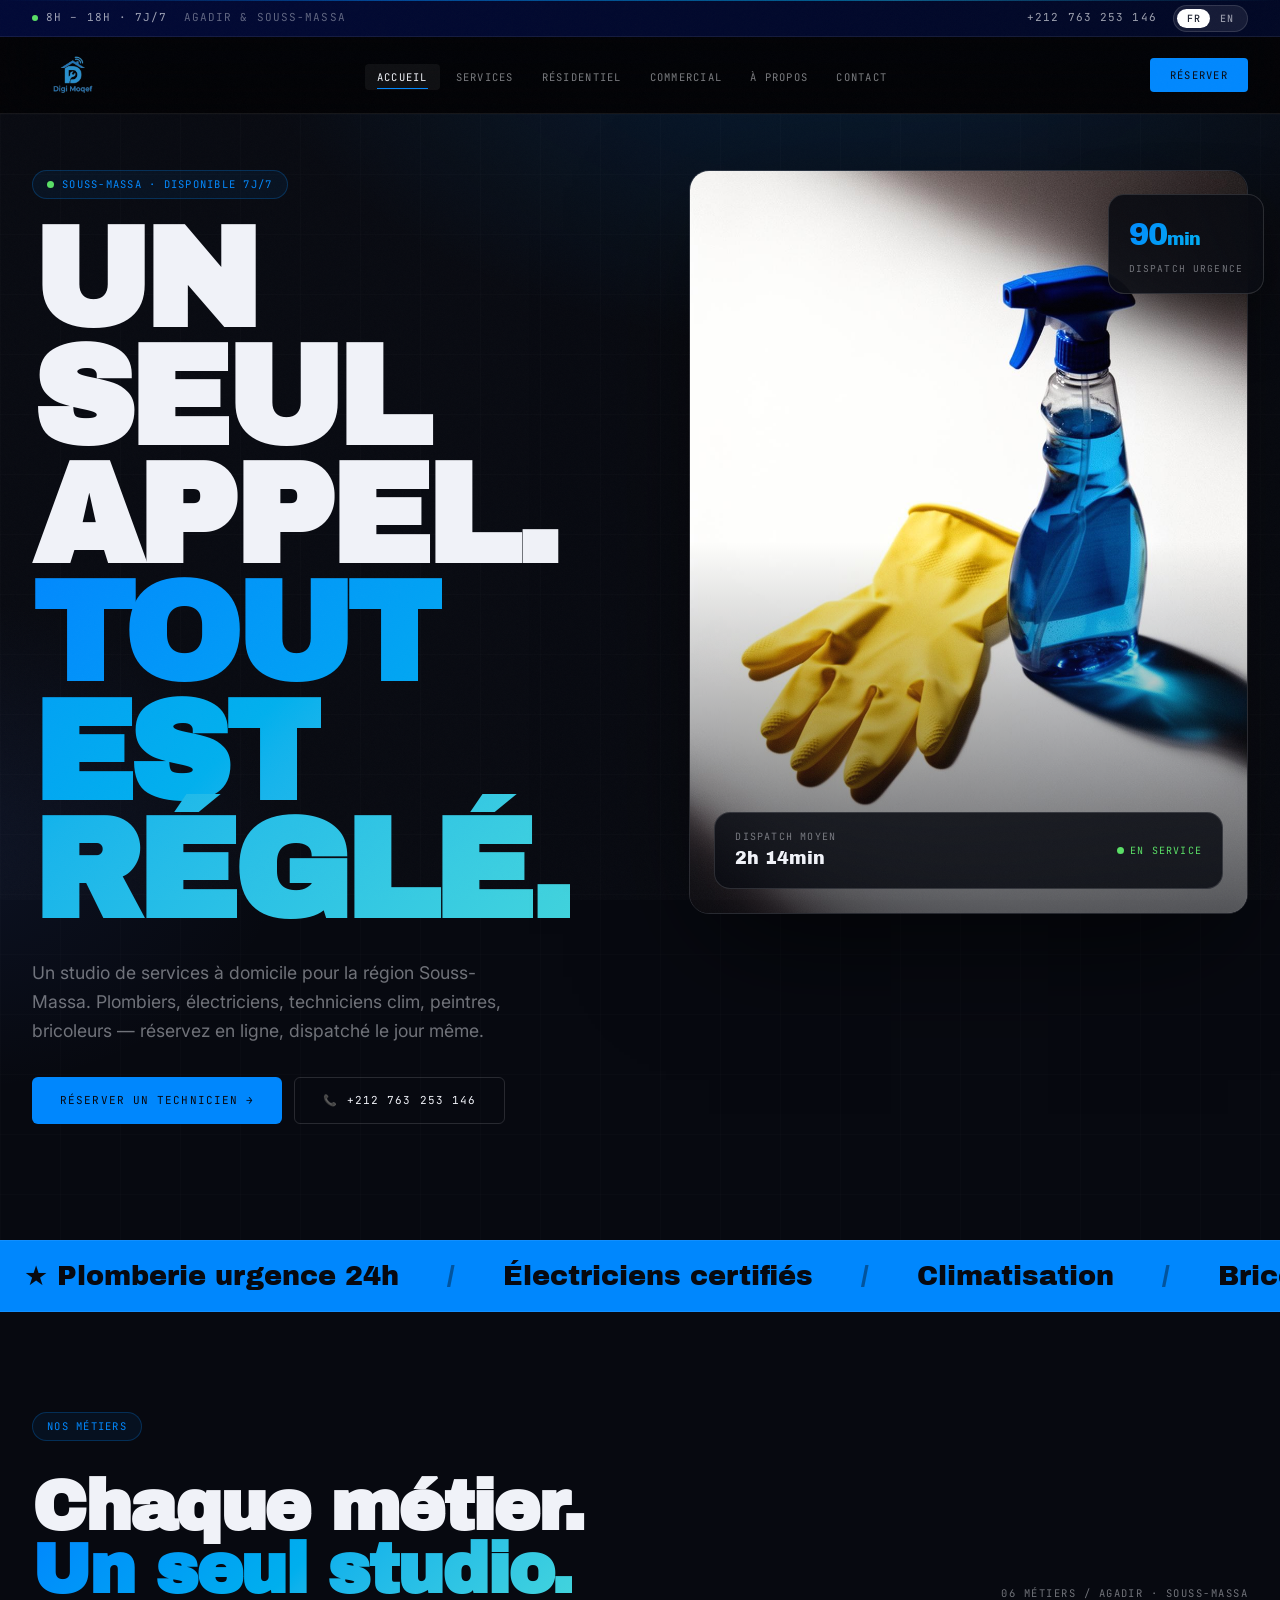
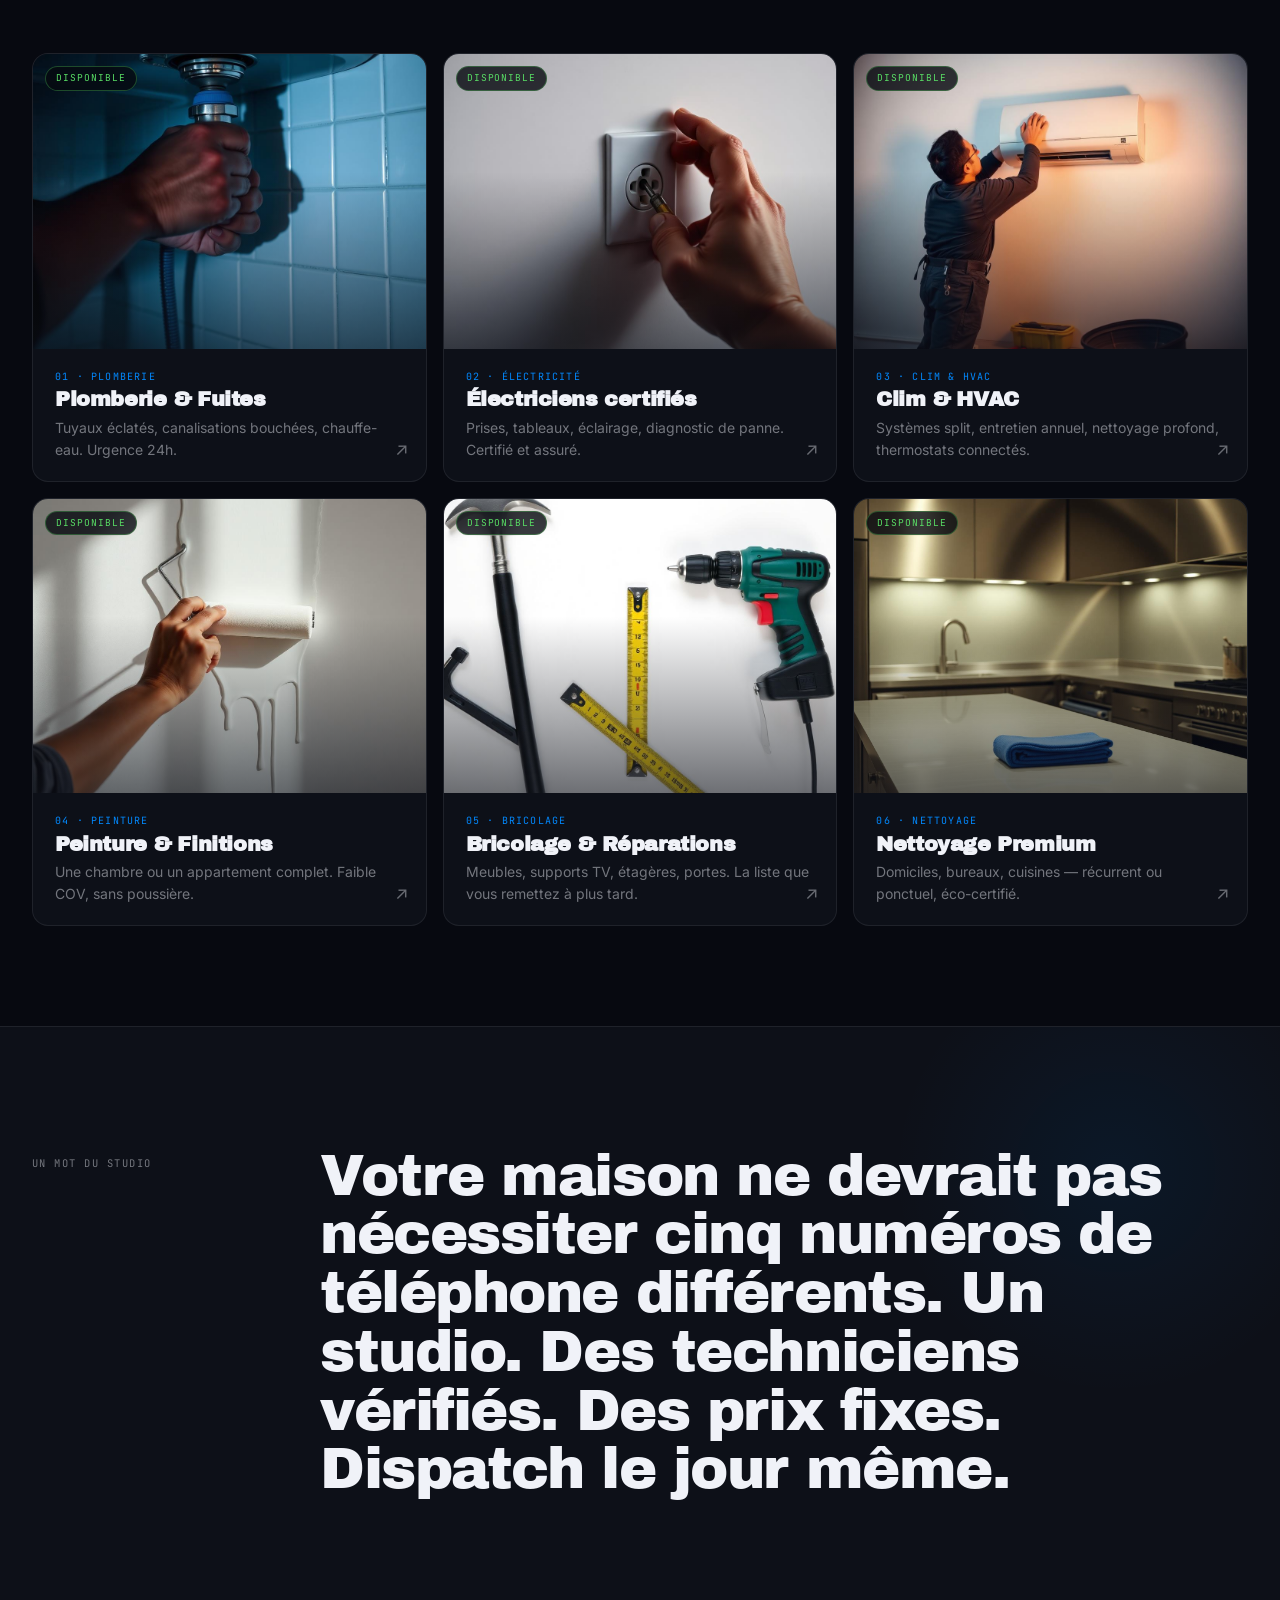
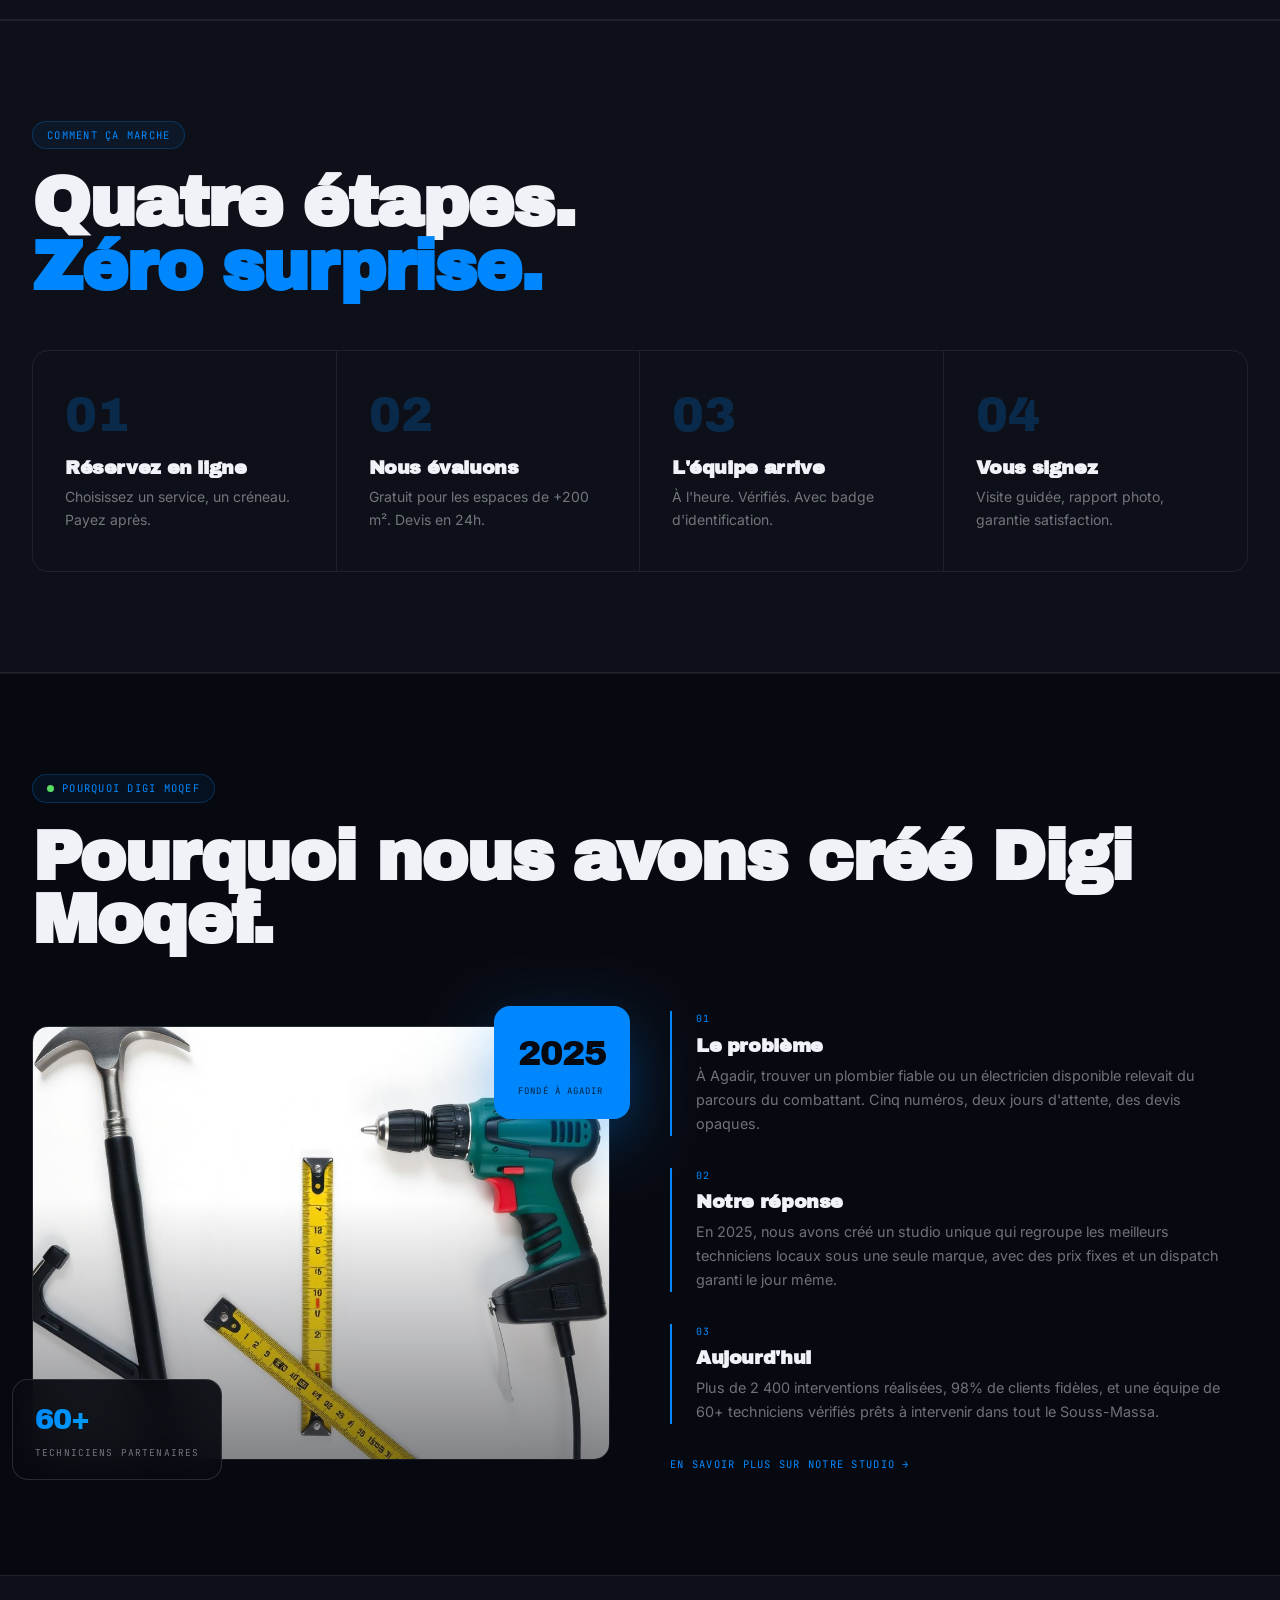
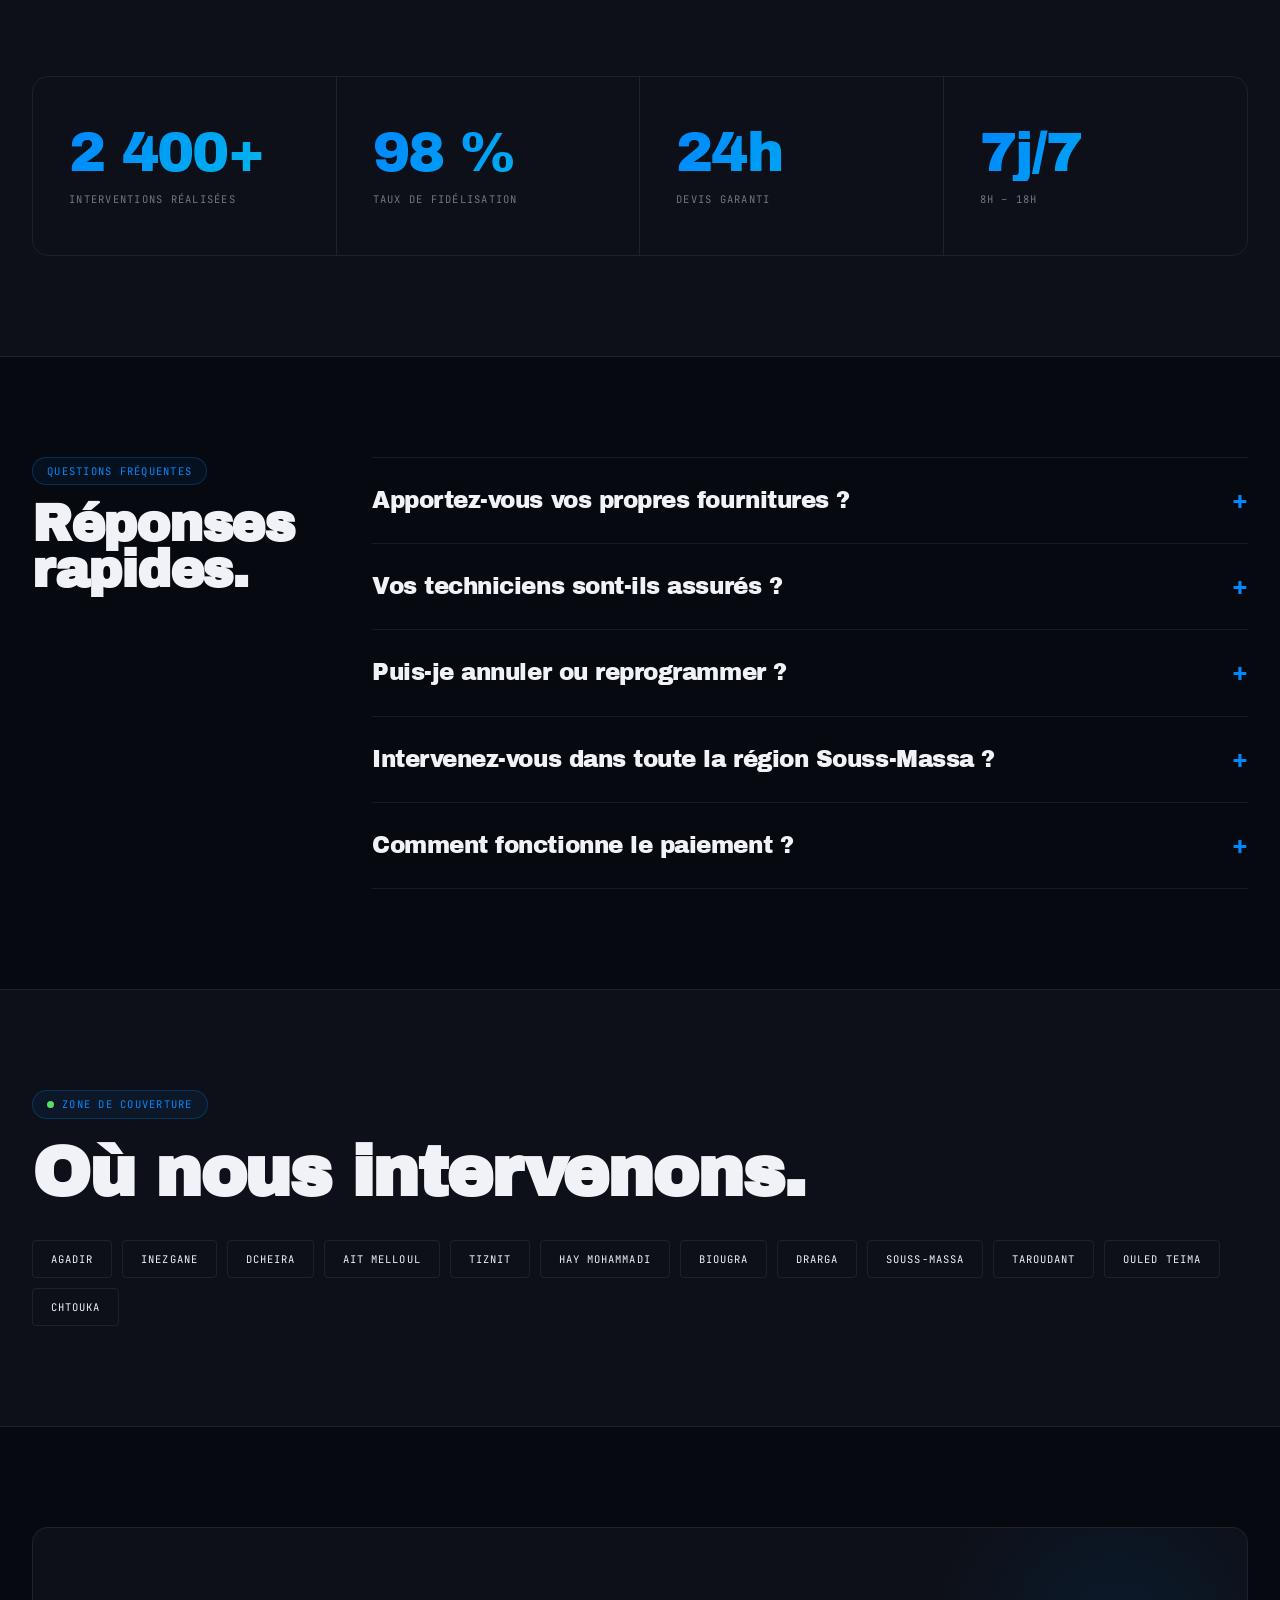
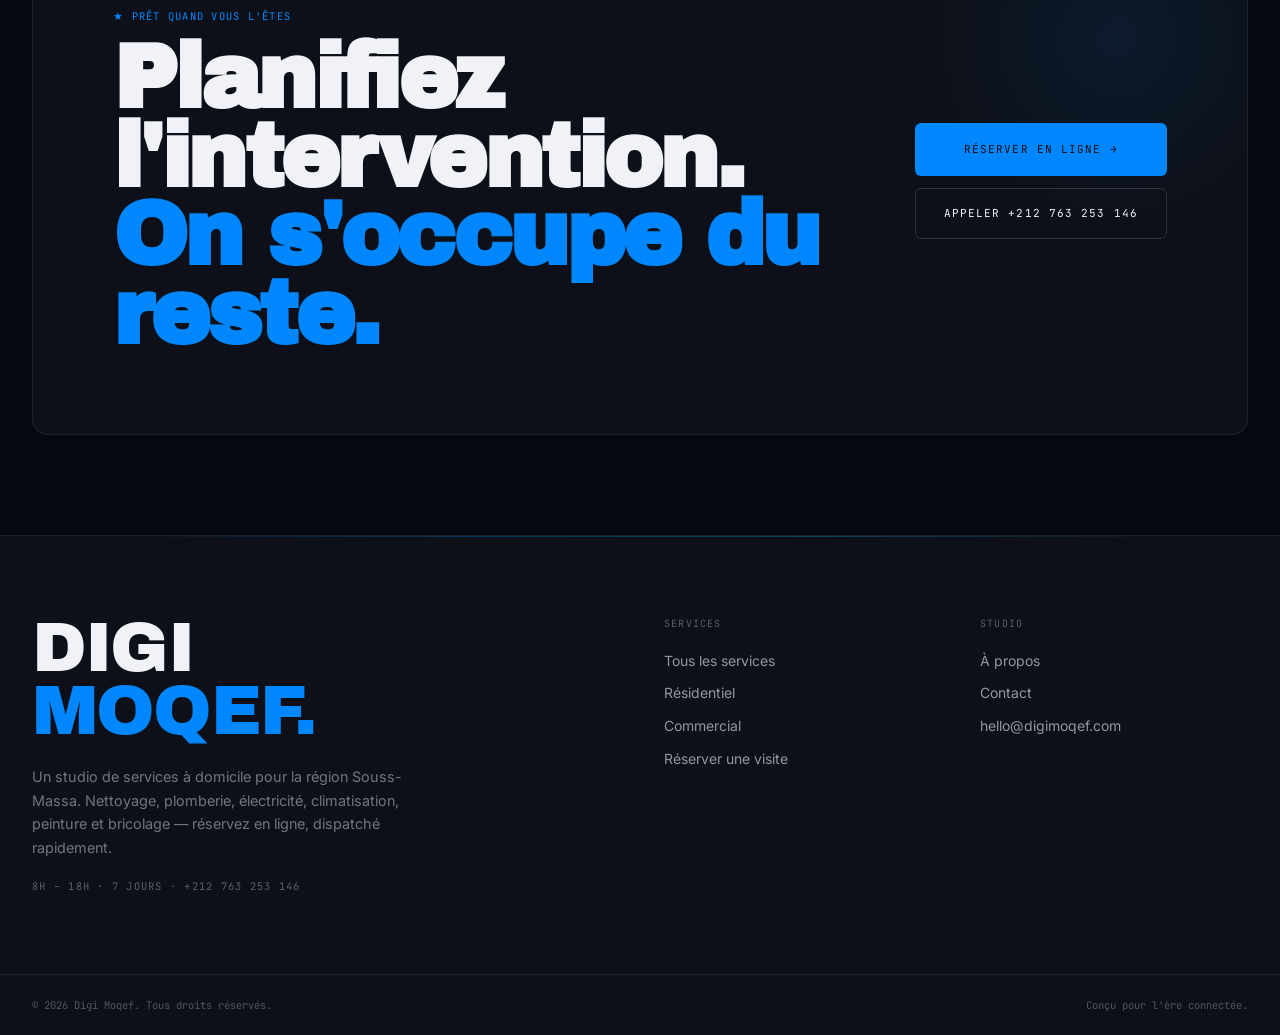
==== index.html @ 8404a092 "Add files via upload" ====
<!DOCTYPE html>
<html lang="fr">
<head>
<meta charset="UTF-8"/><meta name="viewport" content="width=device-width,initial-scale=1"/>
<title>Accueil — Digi Moqef</title>
<link rel="preconnect" href="https://fonts.googleapis.com"/>
<link rel="preconnect" href="https://fonts.gstatic.com" crossorigin/>
<link href="https://fonts.googleapis.com/css2?family=Archivo+Black&family=Inter:wght@400;500;600;700&family=JetBrains+Mono:wght@400;500&display=swap" rel="stylesheet"/>
<link rel="stylesheet" href="shared.css?v=2"/>
</head><body><header>
  <div class="topbar"><div class="topbar-i">
    <span><span class="topbar-dot"></span><span data-t="topbar.hours">8H – 18H · 7J/7</span>&nbsp;&nbsp;<span data-t="topbar.area" style="opacity:.6">Agadir &amp; Souss-Massa</span></span>
    <div style="display:flex;align-items:center;gap:16px">
      <a href="tel:+212763253146" style="font-family:'JetBrains Mono',monospace;font-size:11px;text-transform:uppercase;letter-spacing:.1em;color:rgba(240,242,248,.65);transition:color .2s" onmouseover="this.style.color='var(--el)'" onmouseout="this.style.color='rgba(240,242,248,.65)'">+212 763 253 146</a>
      <div class="lang-sw">
        <button class="lang-btn" data-lang="fr">FR</button>
        <button class="lang-btn" data-lang="en">EN</button>
      </div>
    </div>
  </div></div>
  <div class="nav-i">
    <a href="index.html" class="logo-a"><img src="[data-uri]" alt="Digi Moqef"/></a>
    <nav>
      <a href="index.html" data-t="nav.home">Accueil</a>
      <a href="services.html" data-t="nav.services">Services</a>
      <a href="residential.html" data-t="nav.residential">Résidentiel</a>
      <a href="commercial.html" data-t="nav.commercial">Commercial</a>
      <a href="about.html" data-t="nav.about">À propos</a>
      <a href="contact.html" data-t="nav.contact">Contact</a>
    </nav>
    <div style="display:flex;align-items:center;gap:10px">
      <a href="book.html" class="hcta" data-t="nav.book">Réserver</a>
      <button class="hbg" id="hbg"><span></span><span></span><span></span></button>
    </div>
  </div>
  <div class="mnav" id="mnav">
    <a href="index.html" data-t="nav.home">Accueil</a>
    <a href="services.html" data-t="nav.services">Services</a>
    <a href="residential.html" data-t="nav.residential">Résidentiel</a>
    <a href="commercial.html" data-t="nav.commercial">Commercial</a>
    <a href="about.html" data-t="nav.about">À propos</a>
    <a href="contact.html" data-t="nav.contact">Contact</a>
    <a href="book.html" data-t="nav.book">Réserver</a>
  </div>
</header>
<!-- HERO -->
<section class="home-hero" style="position:relative;overflow:hidden">
  <div style="position:absolute;inset:0;pointer-events:none;background:radial-gradient(ellipse 80% 60% at 65% -15%,oklch(62% .21 250/.17) 0%,transparent 60%),radial-gradient(ellipse 50% 40% at -5% 65%,oklch(55% .18 265/.1) 0%,transparent 55%)"></div>
  <div style="position:absolute;inset:0;pointer-events:none;opacity:.05;background-image:linear-gradient(rgba(240,242,248,.3) 1px,transparent 1px),linear-gradient(90deg,rgba(240,242,248,.3) 1px,transparent 1px);background-size:60px 60px"></div>
  <div class="w home-hero-grid" style="position:relative;z-index:1;display:grid;grid-template-columns:1.05fr .95fr;gap:40px;align-items:start;padding-top:56px;padding-bottom:64px">
    <div>
      <div class="pill rv"><span class="pdot"></span><span data-t="hero.pill">Souss-Massa · Disponible 7j/7</span></div>
      <h1 class="rv d1" style="font-family:'Archivo Black',sans-serif;font-size:clamp(4rem,11vw,10rem);line-height:.84;letter-spacing:-.04em;margin-bottom:28px">
        <span data-t="hero.h1a">UN SEUL APPEL.</span><br/>
        <span class="grad" data-t="hero.h1b">TOUT EST RÉGLÉ.</span>
      </h1>
      <p class="rv d2" style="font-size:1.1rem;line-height:1.65;color:var(--mu);max-width:500px;margin-bottom:32px" data-t="hero.sub">Un studio de services à domicile pour la région Souss-Massa.</p>
      <div class="rv d3" style="display:flex;flex-wrap:wrap;gap:12px;margin-bottom:52px">
        <a href="book.html" class="btn btn-p" data-t="hero.cta1">Réserver un technicien →</a>
        <a href="tel:+212763253146" class="btn btn-o" data-t="hero.cta2">📞 +212 763 253 146</a>
      </div>
    </div>
    <div class="rv d2" style="position:relative">
      <div style="position:absolute;top:24px;right:-16px;z-index:2;background:rgba(7,9,16,.9);backdrop-filter:blur(24px);border:1px solid var(--bd2);border-radius:var(--rl);padding:16px 20px;min-width:150px;box-shadow:0 20px 60px rgba(0,0,0,.5)">
        <div class="shimmer" style="font-family:'Archivo Black',sans-serif;font-size:1.9rem;letter-spacing:-.03em">90<span style="font-size:1.1rem">min</span></div>
        <div style="font-family:'JetBrains Mono',monospace;font-size:9.5px;text-transform:uppercase;letter-spacing:.12em;color:var(--mu);margin-top:4px" data-t="hero.float.lbl">Dispatch urgence</div>
      </div>
      <div style="border-radius:20px;overflow:hidden;border:1px solid var(--bd2);box-shadow:0 40px 120px -20px rgba(0,0,0,.7);position:relative">
        <img src="[data-uri]" alt="Technicien Digi Moqef" style="width:100%;aspect-ratio:3/4;object-fit:cover"/>
        <div style="position:absolute;inset:0;background:linear-gradient(to top,rgba(7,9,16,.65) 0%,transparent 50%);pointer-events:none"></div>
        <div style="position:absolute;bottom:24px;left:24px;right:24px;background:rgba(7,9,16,.85);backdrop-filter:blur(20px);border:1px solid var(--bd2);border-radius:var(--rl);padding:16px 20px;display:flex;align-items:center;justify-content:space-between;gap:12px">
          <div>
            <div style="font-family:'JetBrains Mono',monospace;font-size:10px;text-transform:uppercase;letter-spacing:.12em;color:var(--mu)" data-t="hero.badge.lbl">Dispatch moyen</div>
            <div style="font-family:'Archivo Black',sans-serif;font-size:1.1rem" data-t="hero.badge.val">2h 14min</div>
          </div>
          <div style="display:flex;align-items:center;gap:6px;font-family:'JetBrains Mono',monospace;font-size:10px;text-transform:uppercase;letter-spacing:.12em;color:oklch(80% .2 145)">
            <span style="width:7px;height:7px;background:oklch(80% .2 145);border-radius:50%;display:inline-block;animation:pulse 2s ease-in-out infinite"></span>
            <span data-t="hero.badge.avail">En service</span>
          </div>
        </div>
      </div>
    </div>
  </div>
</section>

<div class="mqw">
  <div class="mq">
    <span>★ Plomberie urgence 24h</span><span class="msep"> / </span>
    <span>Électriciens certifiés</span><span class="msep"> / </span>
    <span>Climatisation</span><span class="msep"> / </span>
    <span>Bricolage jour même</span><span class="msep"> / </span>
    <span>Peinture en 48h</span><span class="msep"> / </span>
    <span>Nettoyage 7j/7</span><span class="msep"> / </span>
    <span>Assurés &amp; certifiés</span><span class="msep"> / </span>
    <span>★ Plomberie urgence 24h</span><span class="msep"> / </span>
    <span>Électriciens certifiés</span><span class="msep"> / </span>
    <span>Climatisation</span><span class="msep"> / </span>
    <span>Bricolage jour même</span><span class="msep"> / </span>
    <span>Peinture en 48h</span><span class="msep"> / </span>
    <span>Nettoyage 7j/7</span><span class="msep"> / </span>
    <span>Assurés &amp; certifiés</span><span class="msep"> / </span>
  </div>
</div>

<!-- SERVICES GRID -->
<section class="pad">
  <div class="w">
    <div class="sh">
      <div>
        <div class="pill rv"><span data-t="sec.services.pill">Nos métiers</span></div>
        <h2 class="sh-h2 rv d1"><span data-t="sec.services.h2a">Chaque métier.</span><br/><span class="grad" data-t="sec.services.h2b">Un seul studio.</span></h2>
      </div>
      <p class="mono mu rv" style="font-size:10.5px;text-transform:uppercase;letter-spacing:.14em" data-t="sec.services.eye">06 métiers / Agadir</p>
    </div>
    <div class="sg">
      <a href="services.html#plumbing" class="stile rv d1"><div class="stile-img"><img src="[data-uri]" alt="Plomberie" loading="lazy"/><div class="stile-img-ov"></div><span class="stile-avail" data-t="s.available">Disponible</span></div><div class="stile-body"><p class="stile-kind" data-t="s1.kind">01 · Plomberie</p><h3 class="stile-title" data-t="s1.title">Plomberie &amp; Fuites</h3><p class="stile-blurb" data-t="s1.blurb">Tuyaux éclatés, canalisations bouchées, chauffe-eau. Urgence 24h.</p></div><span class="stile-arr">↗</span></a>
      <a href="services.html#electric" class="stile rv d2"><div class="stile-img"><img src="[data-uri]" alt="Électricité" loading="lazy"/><div class="stile-img-ov"></div><span class="stile-avail" data-t="s.available">Disponible</span></div><div class="stile-body"><p class="stile-kind" data-t="s2.kind">02 · Électricité</p><h3 class="stile-title" data-t="s2.title">Électriciens certifiés</h3><p class="stile-blurb" data-t="s2.blurb">Prises, tableaux, éclairage, diagnostic de panne.</p></div><span class="stile-arr">↗</span></a>
      <a href="services.html#hvac" class="stile rv d3"><div class="stile-img"><img src="[data-uri]" alt="Climatisation" loading="lazy"/><div class="stile-img-ov"></div><span class="stile-avail" data-t="s.available">Disponible</span></div><div class="stile-body"><p class="stile-kind" data-t="s3.kind">03 · Clim &amp; HVAC</p><h3 class="stile-title" data-t="s3.title">Clim &amp; HVAC</h3><p class="stile-blurb" data-t="s3.blurb">Systèmes split, entretien annuel, nettoyage profond.</p></div><span class="stile-arr">↗</span></a>
      <a href="services.html#painting" class="stile rv d1"><div class="stile-img"><img src="[data-uri]" alt="Peinture" loading="lazy"/><div class="stile-img-ov"></div><span class="stile-avail" data-t="s.available">Disponible</span></div><div class="stile-body"><p class="stile-kind" data-t="s4.kind">04 · Peinture</p><h3 class="stile-title" data-t="s4.title">Peinture &amp; Finitions</h3><p class="stile-blurb" data-t="s4.blurb">Une chambre ou un appartement complet. Faible COV.</p></div><span class="stile-arr">↗</span></a>
      <a href="services.html#handyman" class="stile rv d2"><div class="stile-img"><img src="[data-uri]" alt="Bricolage" loading="lazy"/><div class="stile-img-ov"></div><span class="stile-avail" data-t="s.available">Disponible</span></div><div class="stile-body"><p class="stile-kind" data-t="s5.kind">05 · Bricolage</p><h3 class="stile-title" data-t="s5.title">Bricolage &amp; Réparations</h3><p class="stile-blurb" data-t="s5.blurb">Meubles, supports TV, étagères, portes.</p></div><span class="stile-arr">↗</span></a>
      <a href="services.html#cleaning" class="stile rv d3"><div class="stile-img"><img src="[data-uri]" alt="Nettoyage" loading="lazy"/><div class="stile-img-ov"></div><span class="stile-avail" data-t="s.available">Disponible</span></div><div class="stile-body"><p class="stile-kind" data-t="s6.kind">06 · Nettoyage</p><h3 class="stile-title" data-t="s6.title">Nettoyage Premium</h3><p class="stile-blurb" data-t="s6.blurb">Domiciles, bureaux, cuisines — récurrent ou ponctuel.</p></div><span class="stile-arr">↗</span></a>
    </div>
  </div>
</section>

<!-- MANIFESTO -->
<div class="mfst bt bb">
  <div class="w"><div class="mfst-g rv">
    <p class="mfst-lbl" data-t="manifesto.lbl">Un mot du studio</p>
    <p class="mfst-txt"><span data-t="manifesto.txt">Votre maison ne devrait pas nécessiter cinq numéros de téléphone différents.</span></p>
  </div></div>
</div>

<!-- PROCESS -->
<section class="pad bg1 bt bb">
  <div class="w">
    <div class="pill rv"><span data-t="process.pill">Comment ça marche</span></div>
    <h2 class="rv d1" style="font-family:'Archivo Black',sans-serif;font-size:clamp(2.4rem,5.5vw,4.5rem);line-height:.9;letter-spacing:-.03em;margin-bottom:52px">
      <span data-t="process.h2a">Quatre étapes.</span><br/><span class="el" data-t="process.h2b">Zéro surprise.</span>
    </h2>
    <div class="pg">
      <div class="ps rv d1"><div class="ps-n">01</div><h3 class="ps-t" data-t="p1.t">Réservez en ligne</h3><p class="ps-b" data-t="p1.b">Choisissez un service, un créneau. Payez après.</p></div>
      <div class="ps rv d2"><div class="ps-n">02</div><h3 class="ps-t" data-t="p2.t">Nous évaluons</h3><p class="ps-b" data-t="p2.b">Gratuit pour +200 m². Devis en 24h.</p></div>
      <div class="ps rv d3"><div class="ps-n">03</div><h3 class="ps-t" data-t="p3.t">L'équipe arrive</h3><p class="ps-b" data-t="p3.b">À l'heure. Vérifiés. Badge d'identification.</p></div>
      <div class="ps rv d4"><div class="ps-n">04</div><h3 class="ps-t" data-t="p4.t">Vous signez</h3><p class="ps-b" data-t="p4.b">Rapport photo, garantie satisfaction.</p></div>
    </div>
  </div>
</section>

<!-- WHY WE STARTED (replaces testimonials) -->

<section class="pad bt">
  <div class="w">
    <div class="pill rv"><span class="pdot"></span><span data-t="why.pill">Pourquoi Digi Moqef</span></div>
    <h2 class="rv d1" style="font-family:'Archivo Black',sans-serif;font-size:clamp(2.4rem,5.5vw,4.5rem);line-height:.9;letter-spacing:-.03em;margin-bottom:60px" data-t="why.h2">Pourquoi nous avons<br/><span class="grad">créé Digi Moqef.</span></h2>
    <div style="display:grid;grid-template-columns:1fr 1fr;gap:60px;align-items:center">
      <!-- Left: visual -->
      <div class="rv">
        <div style="position:relative">
          <!-- Main image -->
          <div style="border-radius:var(--rl);overflow:hidden;border:1px solid var(--bd2)">
            <img src="[data-uri]" alt="Technicien Digi Moqef" style="width:100%;aspect-ratio:4/3;object-fit:cover"/>
            <div style="position:absolute;inset:0;background:linear-gradient(to top,rgba(7,9,16,.5) 0%,transparent 60%);pointer-events:none;border-radius:var(--rl)"></div>
          </div>
          <!-- Floating year badge -->
          <div style="position:absolute;top:-20px;right:-20px;background:var(--el);color:var(--paper);border-radius:var(--rl);padding:20px 24px;font-family:'Archivo Black',sans-serif;font-size:2.2rem;letter-spacing:-.03em;box-shadow:0 20px 60px oklch(62% .21 250/.35)">
            2025
            <div style="font-family:'JetBrains Mono',monospace;font-size:9px;text-transform:uppercase;letter-spacing:.12em;margin-top:4px;opacity:.8" data-t="why.founded">Fondé à Agadir</div>
          </div>
          <!-- Floating stat card -->
          <div style="position:absolute;bottom:-20px;left:-20px;background:rgba(7,9,16,.92);backdrop-filter:blur(20px);border:1px solid var(--bd2);border-radius:var(--rl);padding:18px 22px;min-width:180px">
            <div style="font-family:'Archivo Black',sans-serif;font-size:1.8rem;letter-spacing:-.03em" class="shimmer">60+</div>
            <div style="font-family:'JetBrains Mono',monospace;font-size:9.5px;text-transform:uppercase;letter-spacing:.12em;color:var(--mu);margin-top:4px" data-t="why.techs">Techniciens partenaires</div>
          </div>
        </div>
      </div>
      <!-- Right: story -->
      <div class="rv d2">
        <div style="display:flex;flex-direction:column;gap:32px">
          <div style="border-left:2px solid var(--el);padding-left:24px">
            <p style="font-family:'JetBrains Mono',monospace;font-size:10px;text-transform:uppercase;letter-spacing:.12em;color:var(--el);margin-bottom:10px">01</p>
            <h3 style="font-family:'Archivo Black',sans-serif;font-size:1.2rem;letter-spacing:-.02em;margin-bottom:10px" data-t="why.r1.t">Le problème</h3>
            <p style="font-size:.9rem;color:var(--mu);line-height:1.65" data-t="why.r1.d">À Agadir, trouver un plombier fiable ou un électricien disponible relevait du parcours du combattant. Cinq numéros, deux jours d'attente, des devis opaques.</p>
          </div>
          <div style="border-left:2px solid var(--el);padding-left:24px">
            <p style="font-family:'JetBrains Mono',monospace;font-size:10px;text-transform:uppercase;letter-spacing:.12em;color:var(--el);margin-bottom:10px">02</p>
            <h3 style="font-family:'Archivo Black',sans-serif;font-size:1.2rem;letter-spacing:-.02em;margin-bottom:10px" data-t="why.r2.t">Notre réponse</h3>
            <p style="font-size:.9rem;color:var(--mu);line-height:1.65" data-t="why.r2.d">En 2025, nous avons créé un studio unique qui regroupe les meilleurs techniciens locaux sous une seule marque, avec des prix fixes et un dispatch garanti le jour même.</p>
          </div>
          <div style="border-left:2px solid var(--el);padding-left:24px">
            <p style="font-family:'JetBrains Mono',monospace;font-size:10px;text-transform:uppercase;letter-spacing:.12em;color:var(--el);margin-bottom:10px">03</p>
            <h3 style="font-family:'Archivo Black',sans-serif;font-size:1.2rem;letter-spacing:-.02em;margin-bottom:10px" data-t="why.r3.t">Aujourd'hui</h3>
            <p style="font-size:.9rem;color:var(--mu);line-height:1.65" data-t="why.r3.d">Plus de 2 400 interventions réalisées, 98% de clients fidèles, et une équipe de 60+ techniciens vérifiés prêts à intervenir dans tout le Souss-Massa.</p>
          </div>
        </div>
        <a href="about.html" class="btn-ghost" style="margin-top:32px;display:inline-flex" data-t="why.cta">En savoir plus sur notre studio →</a>
      </div>
    </div>
  </div>
</section>

<!-- STATS -->
<section class="pad bt bb bg1">
  <div class="w">
    <div class="statg">
      <div class="statb rv d1"><div class="stat-big shimmer" data-t="stat1.v">2 400+</div><div class="stat-lbl" data-t="stat1.l">Interventions réalisées</div></div>
      <div class="statb rv d2"><div class="stat-big shimmer" data-t="stat2.v">98 %</div><div class="stat-lbl" data-t="stat2.l">Taux de fidélisation</div></div>
      <div class="statb rv d3"><div class="stat-big shimmer" data-t="stat3.v">24h</div><div class="stat-lbl" data-t="stat3.l">Devis garanti</div></div>
      <div class="statb rv d4"><div class="stat-big shimmer" data-t="stat4.v">7j/7</div><div class="stat-lbl" data-t="stat4.l">8H – 18H</div></div>
    </div>
  </div>
</section>

<!-- FAQ -->
<section class="pad">
  <div class="w" style="display:grid;grid-template-columns:280px 1fr;gap:60px;align-items:start">
    <div class="rv">
      <div class="pill" style="margin-bottom:16px"><span data-t="faq.pill">Questions fréquentes</span></div>
      <h2 style="font-family:'Archivo Black',sans-serif;font-size:clamp(2rem,4vw,3.5rem);line-height:.9;letter-spacing:-.025em" data-t="faq.h2">Réponses rapides.</h2>
    </div>
    <div class="faqlist rv d2">
      <div class="faqitem"><details><summary><span class="fq" data-t="fq1.q">Apportez-vous vos fournitures ?</span><span class="fp">+</span></summary><p class="fa" data-t="fq1.a">Oui. Produits éco-certifiés et désinfectants hospitaliers, tout inclus.</p></details></div>
      <div class="faqitem"><details><summary><span class="fq" data-t="fq2.q">Vos techniciens sont-ils assurés ?</span><span class="fp">+</span></summary><p class="fa" data-t="fq2.a">Chaque technicien est assuré, cautionné et vérifié avant sa première mission.</p></details></div>
      <div class="faqitem"><details><summary><span class="fq" data-t="fq3.q">Puis-je annuler ou reprogrammer ?</span><span class="fp">+</span></summary><p class="fa" data-t="fq3.a">Jusqu'à 12 heures avant votre visite, sans frais.</p></details></div>
      <div class="faqitem"><details><summary><span class="fq" data-t="fq4.q">Couvrez-vous toute la région ?</span><span class="fp">+</span></summary><p class="fa" data-t="fq4.a">Agadir, Inezgane, Tiznit, Taroudant — et toute la région Souss-Massa.</p></details></div>
      <div class="faqitem"><details><summary><span class="fq" data-t="fq5.q">Comment fonctionne le paiement ?</span><span class="fp">+</span></summary><p class="fa" data-t="fq5.a">Réservez en ligne, aucun paiement avant validation. Carte, virement ou espèces.</p></details></div>
    </div>
  </div>
</section>

<!-- COVERAGE -->
<section class="pad bt bb bg1">
  <div class="w">
    <div class="pill rv"><span class="pdot"></span><span data-t="cov.pill">Zone de couverture</span></div>
    <h2 class="rv d1" style="font-family:'Archivo Black',sans-serif;font-size:clamp(2.4rem,5.5vw,4.5rem);line-height:.9;letter-spacing:-.03em" data-t="cov.h2">Où nous intervenons.</h2>
    <div class="ctags rv d2">
      <span class="ctag"><span>Agadir</span></span><span class="ctag"><span>Inezgane</span></span>
      <span class="ctag"><span>Dcheira</span></span><span class="ctag"><span>Ait Melloul</span></span>
      <span class="ctag"><span>Tiznit</span></span><span class="ctag"><span>Hay Mohammadi</span></span>
      <span class="ctag"><span>Biougra</span></span><span class="ctag"><span>Drarga</span></span>
      <span class="ctag"><span>Souss-Massa</span></span><span class="ctag"><span>Taroudant</span></span>
      <span class="ctag"><span>Ouled Teima</span></span><span class="ctag"><span>Chtouka</span></span>
    </div>
  </div>
</section>

<!-- CTA -->
<section class="pad">
  <div class="w">
    <div class="ctabox rv">
      <div>
        <p class="cta-eye" data-t="cta.eye">★ Prêt quand vous l'êtes</p>
        <h2 class="cta-h2">
          <span data-t="cta.h2a">Planifiez l'intervention.</span><br/>
          <span class="el" data-t="cta.h2b">On s'occupe du reste.</span>
        </h2>
      </div>
      <div class="cta-btns">
        <a href="book.html" class="btn btn-p" style="justify-content:center;padding:18px 28px" data-t="cta.btn1">Réserver en ligne →</a>
        <a href="tel:+212763253146" class="btn btn-o" style="justify-content:center;padding:16px 28px" data-t="cta.btn2">Appeler +212 763 253 146</a>
      </div>
    </div>
  </div>
</section>
<footer>
  <div class="fi">
    <div class="fbrand">
      <p class="fbig">DIGI<br/><span class="el">MOQEF.</span></p>
      <p class="fdesc" data-t="foot.desc">Un studio de services à domicile.</p>
      <p class="fhours" data-t="foot.hours">8H – 18H · 7 jours · +212 763 253 146</p>
    </div>
    <div class="fcol"><p class="fct" data-t="foot.col1">Services</p><ul>
      <li><a href="services.html" data-t="foot.l1">Tous les services</a></li>
      <li><a href="residential.html" data-t="foot.l2">Résidentiel</a></li>
      <li><a href="commercial.html" data-t="foot.l3">Commercial</a></li>
      <li><a href="book.html" data-t="foot.l4">Réserver</a></li>
    </ul></div>
    <div class="fcol"><p class="fct" data-t="foot.col2">Studio</p><ul>
      <li><a href="about.html" data-t="foot.l5">À propos</a></li>
      <li><a href="contact.html" data-t="foot.l6">Contact</a></li>
      <li><a href="mailto:hello@digimoqef.com">hello@digimoqef.com</a></li>
    </ul></div>
  </div>
  <div class="fbot"><div class="fbot-i">
    <span data-t="foot.copy">© 2026 Digi Moqef.</span>
    <span data-t="foot.tag">Conçu pour l'ère connectée.</span>
  </div></div>
</footer>
<script src="i18n.js"></script><script src="shared.js"></script></body></html>
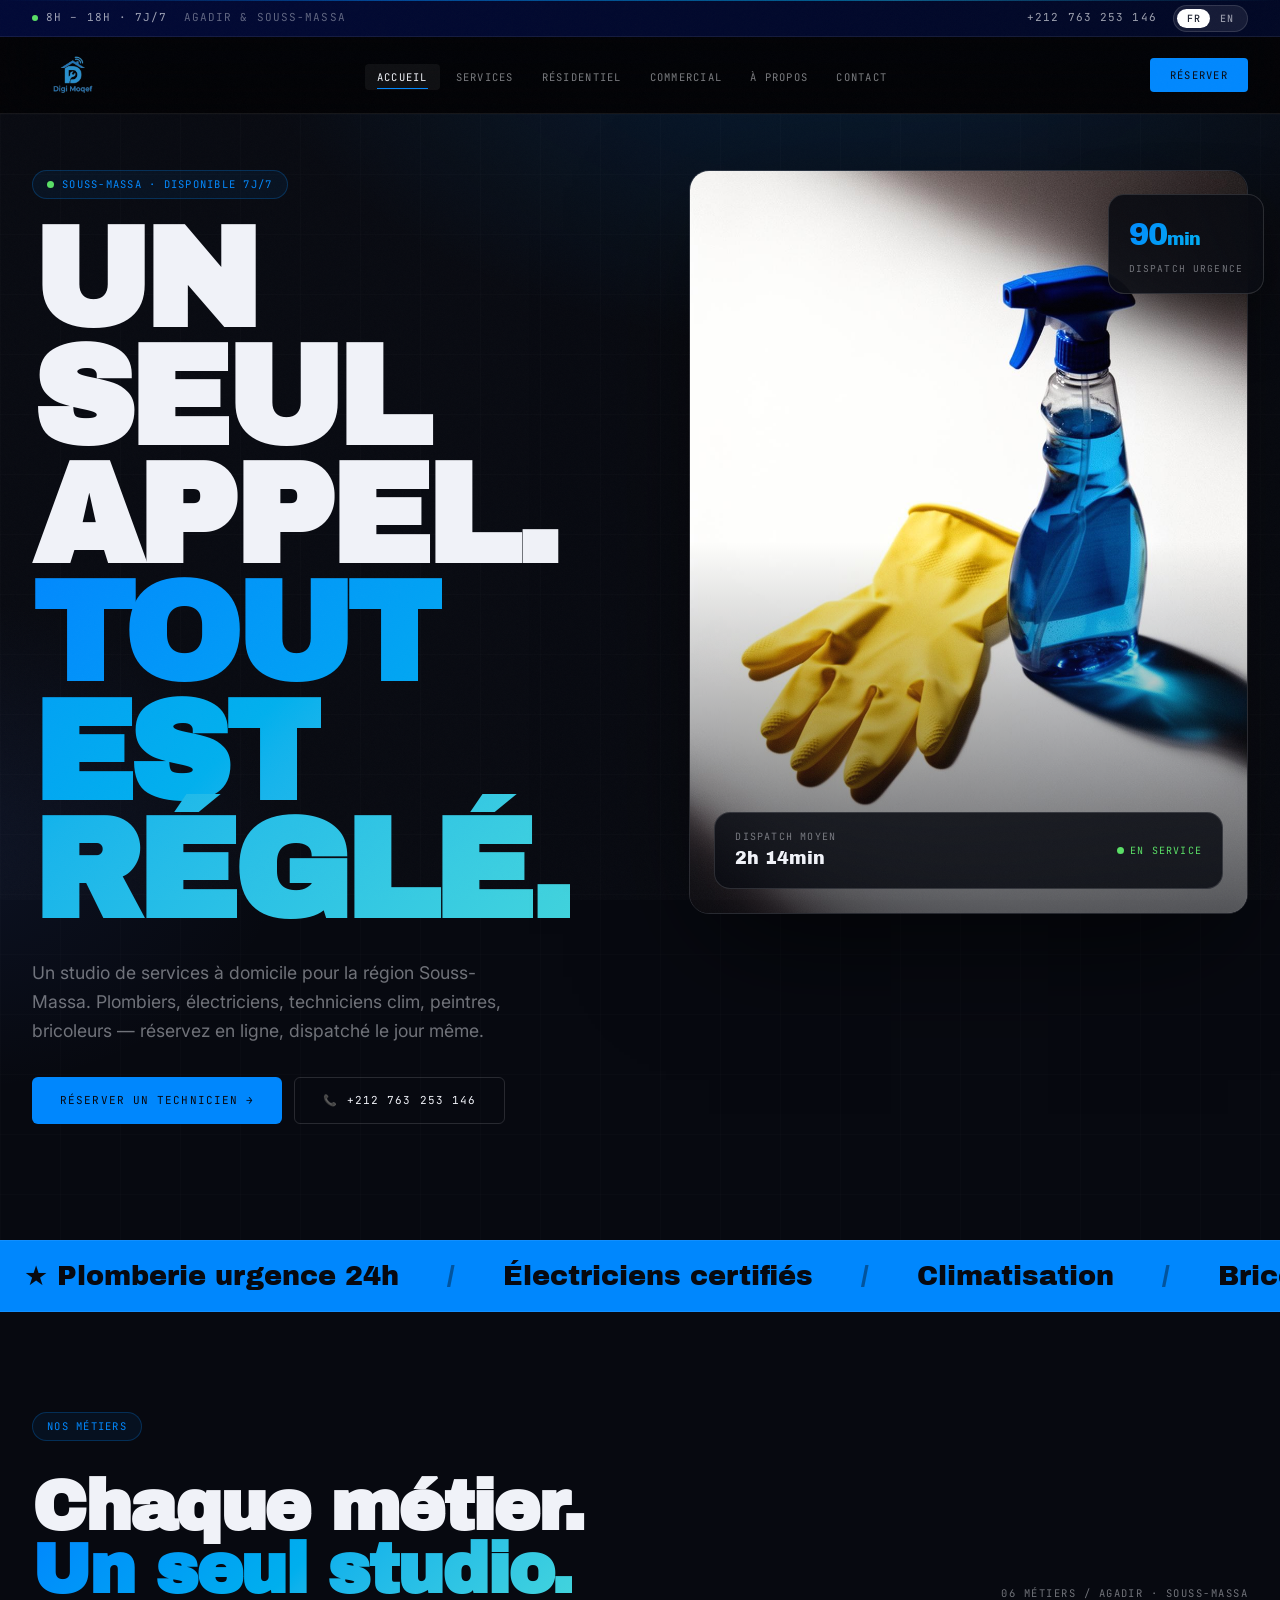
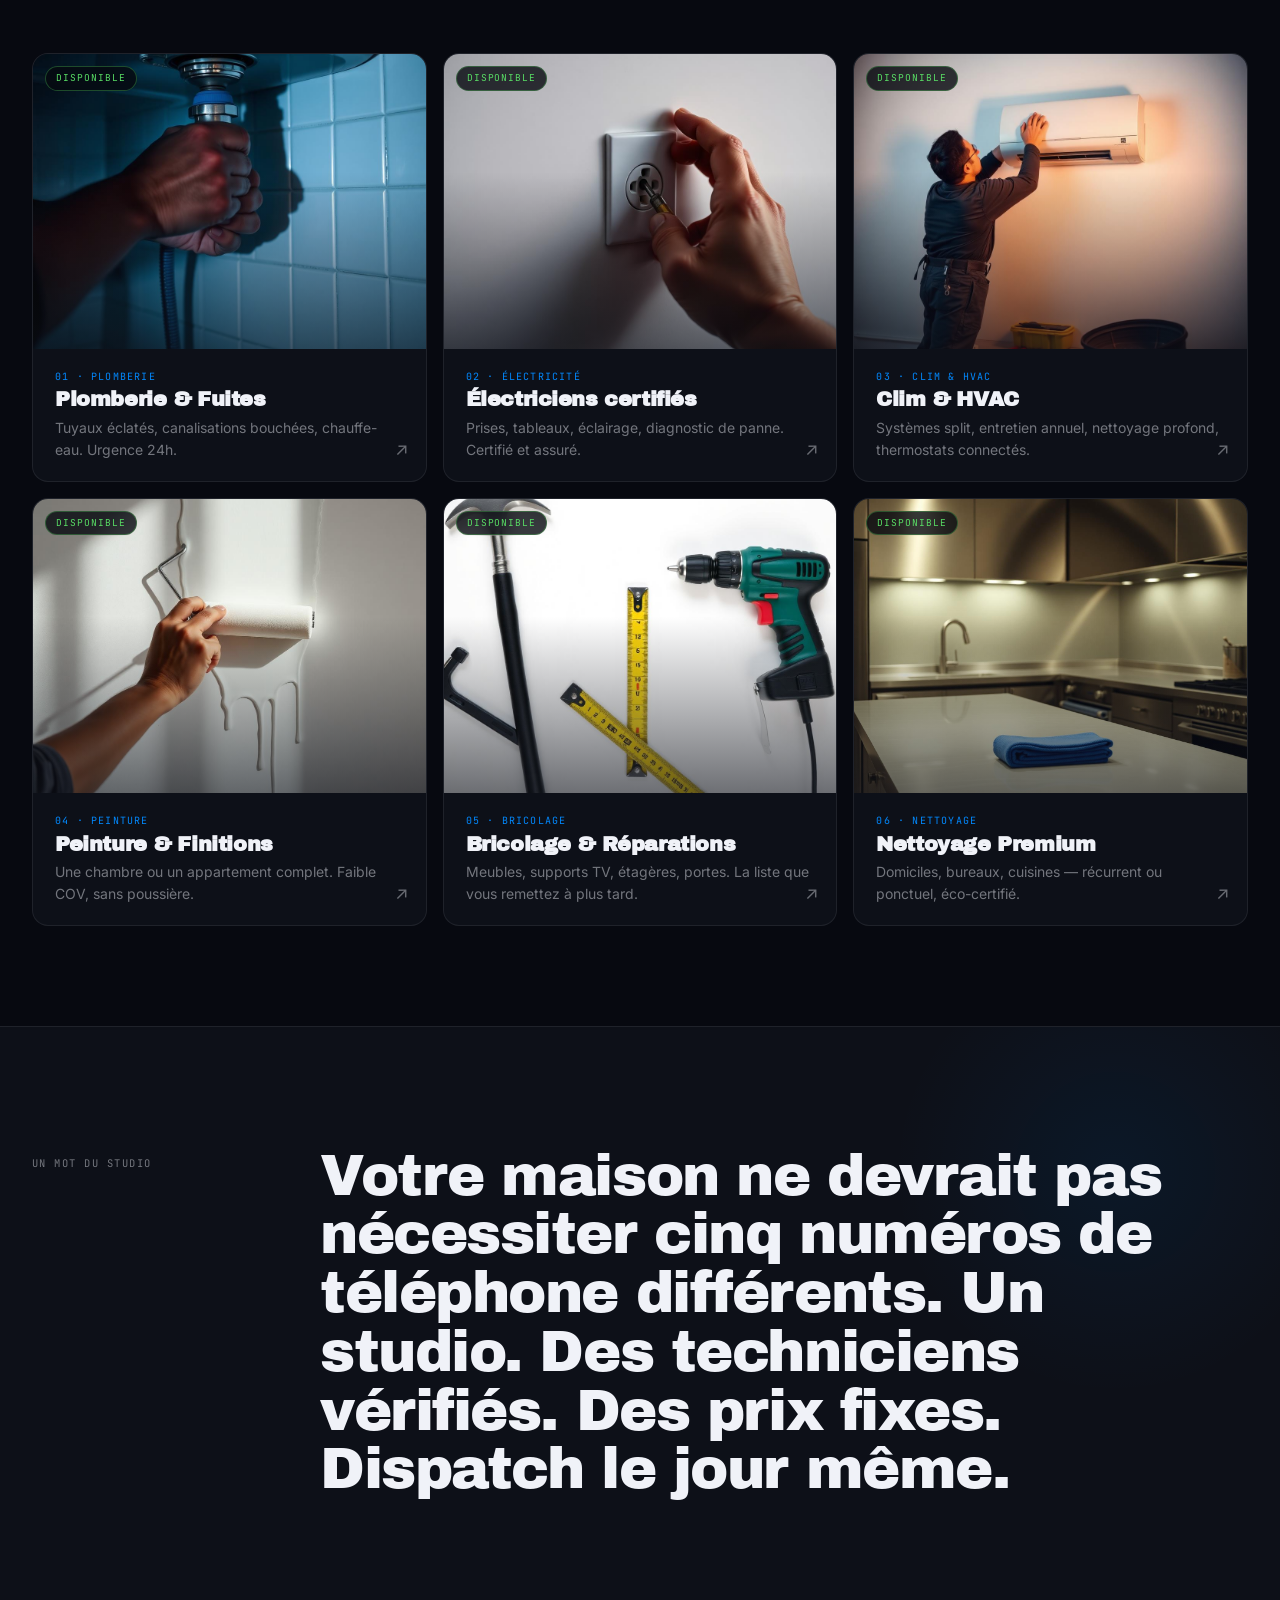
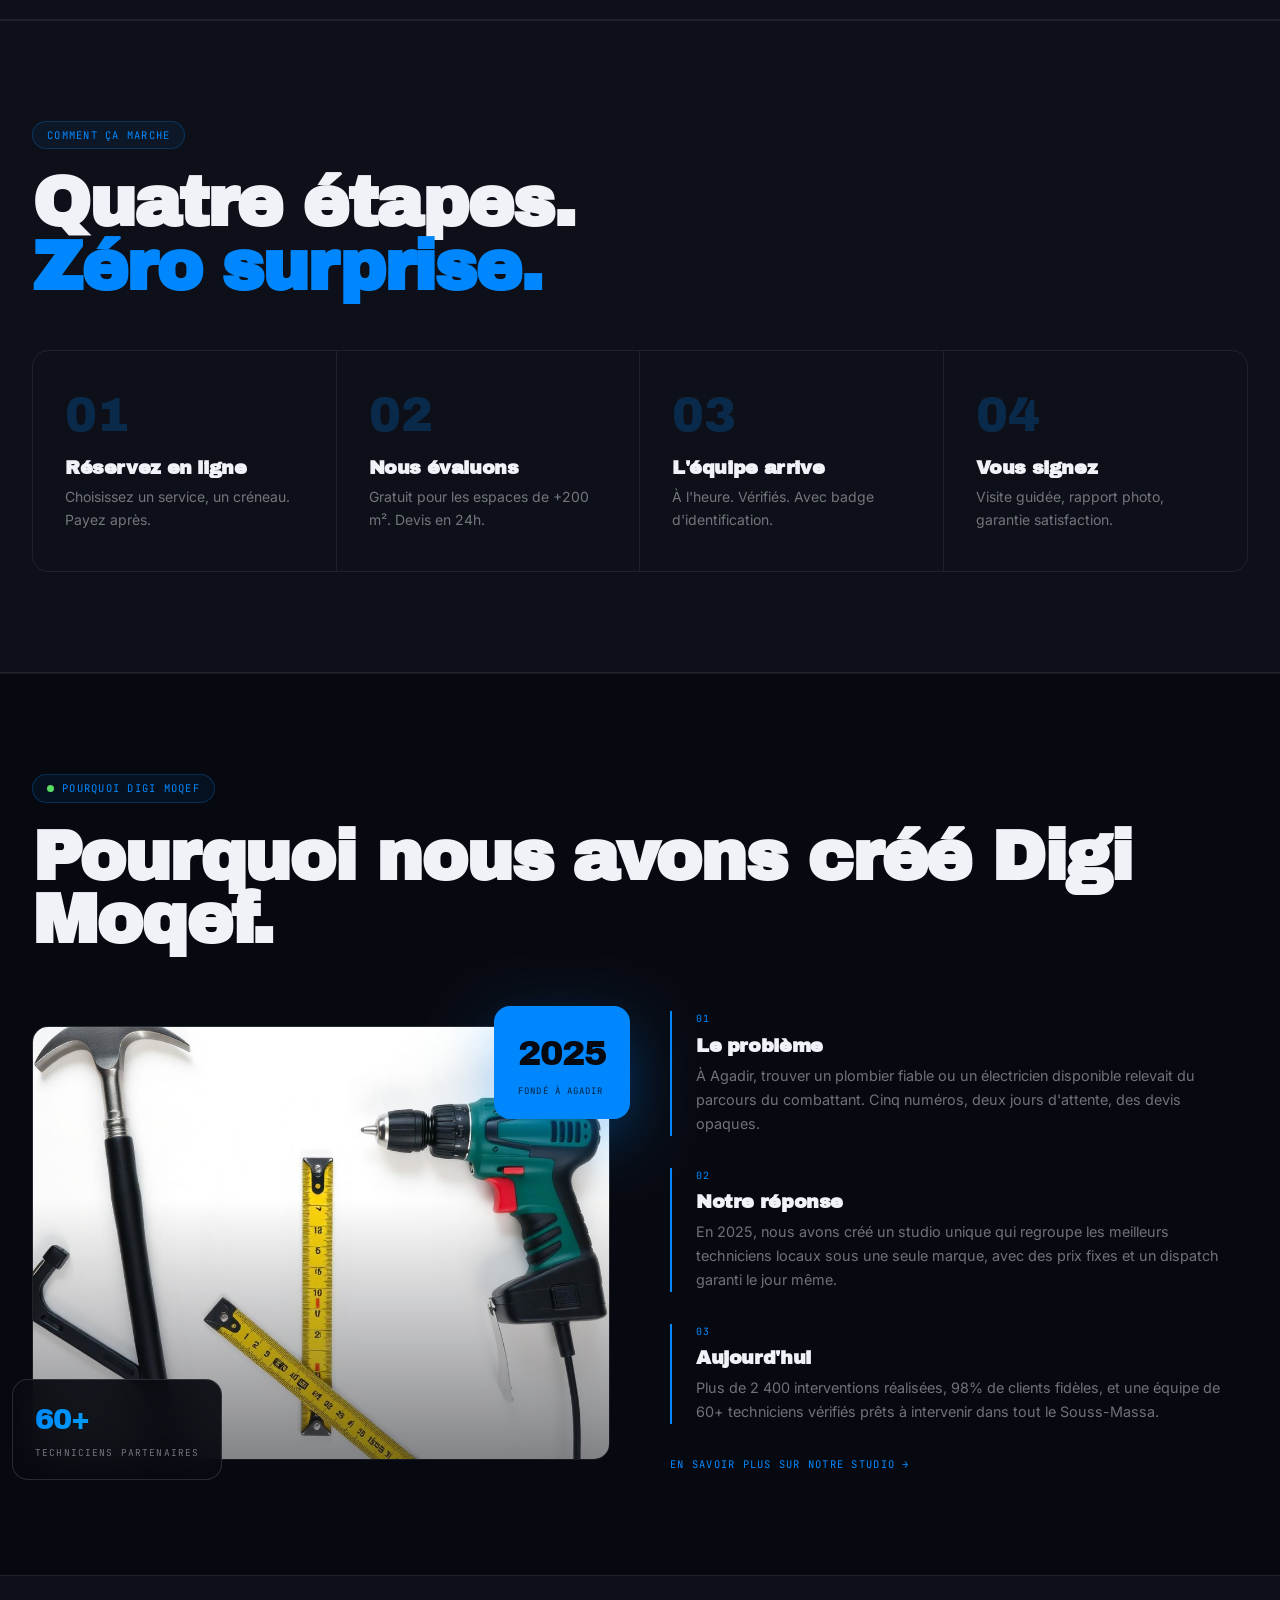
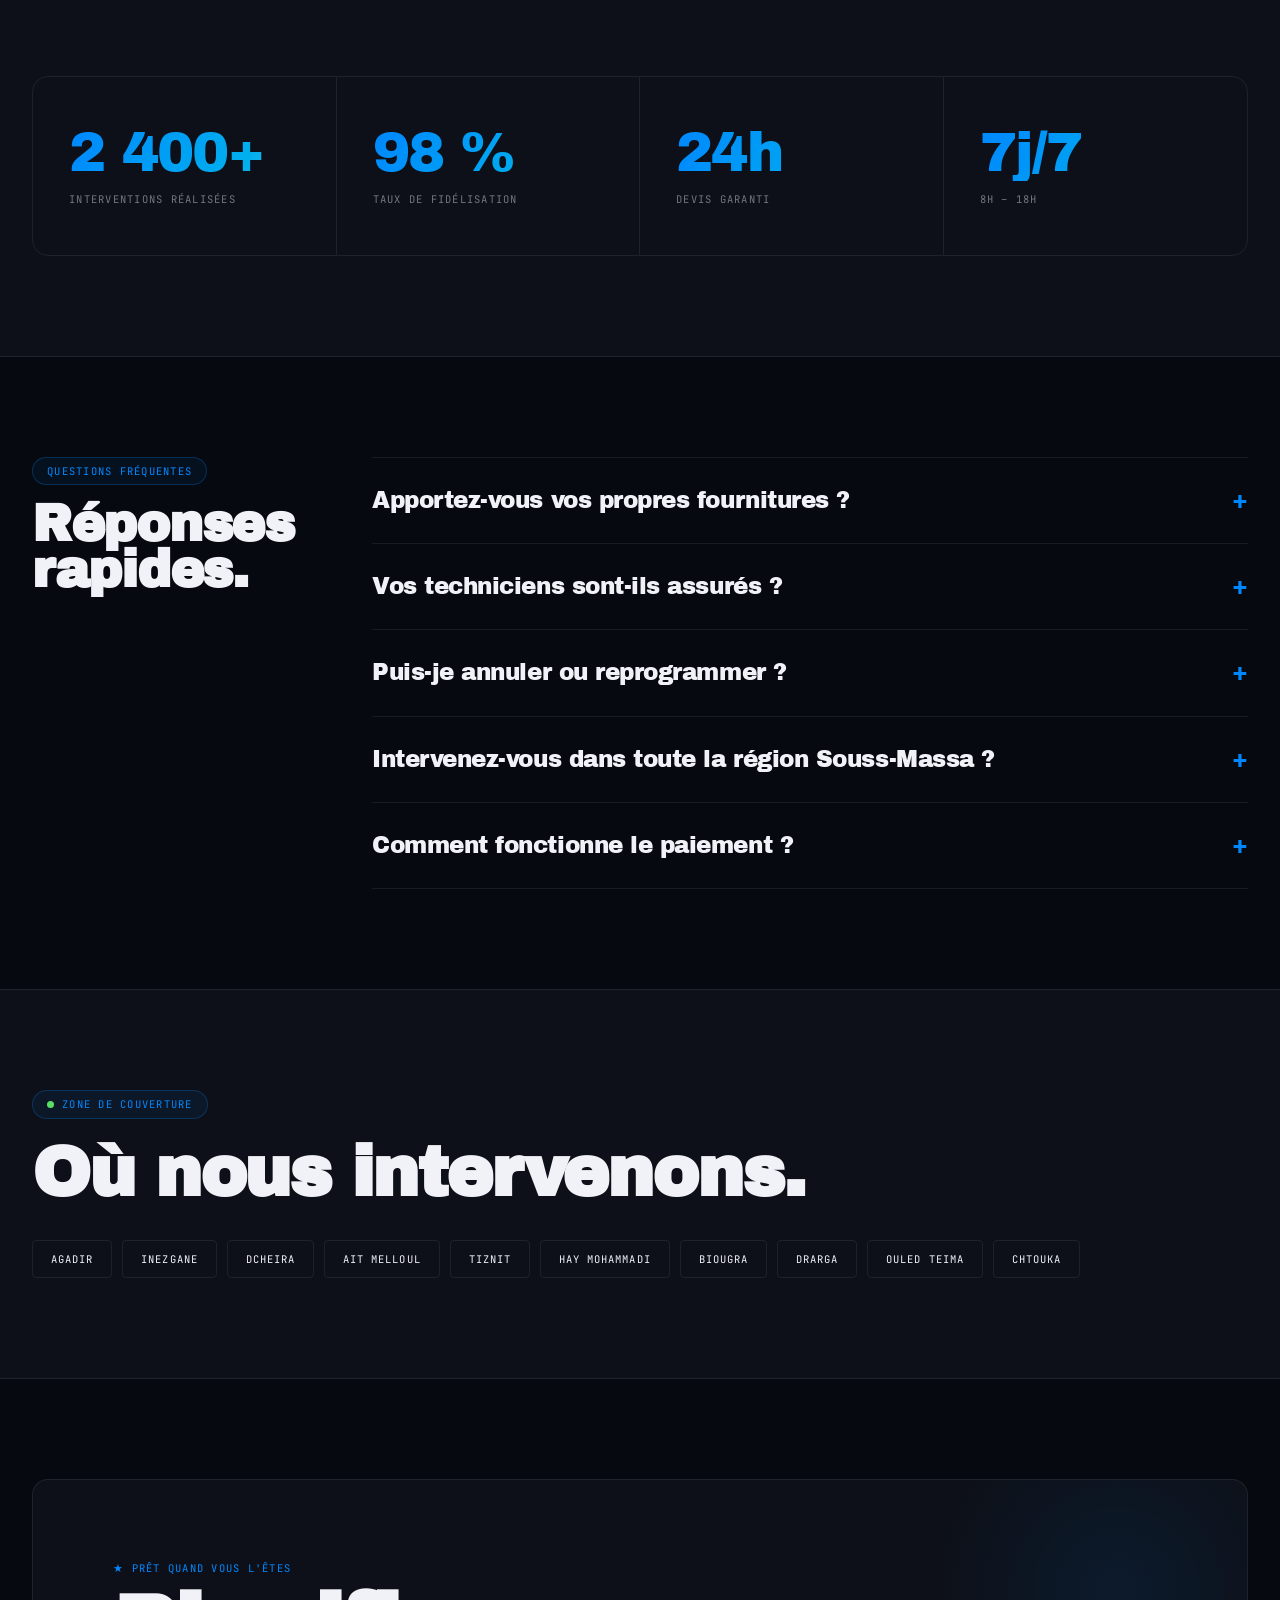
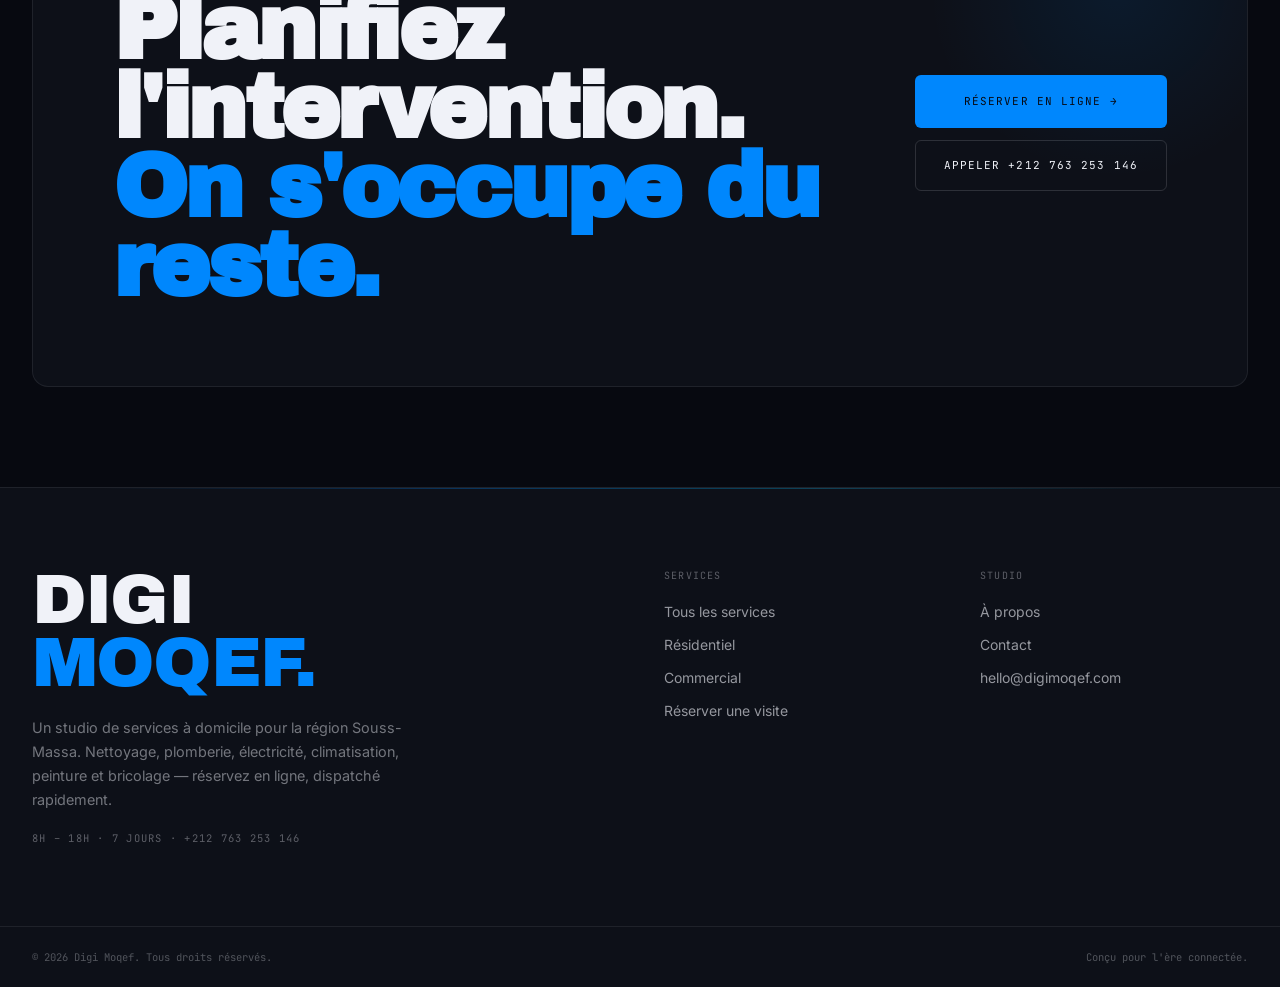
==== commit fea31684: "Update statistics and descriptions in index.html" ====
--- a/index.html
+++ b/index.html
@@ -190,7 +190,7 @@
           <div style="border-left:2px solid var(--el);padding-left:24px">
             <p style="font-family:'JetBrains Mono',monospace;font-size:10px;text-transform:uppercase;letter-spacing:.12em;color:var(--el);margin-bottom:10px">03</p>
             <h3 style="font-family:'Archivo Black',sans-serif;font-size:1.2rem;letter-spacing:-.02em;margin-bottom:10px" data-t="why.r3.t">Aujourd'hui</h3>
-            <p style="font-size:.9rem;color:var(--mu);line-height:1.65" data-t="why.r3.d">Plus de 2 400 interventions réalisées, 98% de clients fidèles, et une équipe de 60+ techniciens vérifiés prêts à intervenir dans tout le Souss-Massa.</p>
+            <p style="font-size:.9rem;color:var(--mu);line-height:1.65" data-t="why.r3.d">60% experts métiers,  98% des normes de sécurité et de qualité respectées, et une équipe de 60+ techniciens vérifiés prêts à intervenir dans tout le Souss-Massa.</p>
           </div>
         </div>
         <a href="about.html" class="btn-ghost" style="margin-top:32px;display:inline-flex" data-t="why.cta">En savoir plus sur notre studio →</a>
@@ -203,8 +203,8 @@
 <section class="pad bt bb bg1">
   <div class="w">
     <div class="statg">
-      <div class="statb rv d1"><div class="stat-big shimmer" data-t="stat1.v">2 400+</div><div class="stat-lbl" data-t="stat1.l">Interventions réalisées</div></div>
-      <div class="statb rv d2"><div class="stat-big shimmer" data-t="stat2.v">98 %</div><div class="stat-lbl" data-t="stat2.l">Taux de fidélisation</div></div>
+      <div class="statb rv d1"><div class="stat-big shimmer" data-t="stat1.v">60%</div><div class="stat-lbl" data-t="stat1.l">experts métiers</div></div>
+      <div class="statb rv d2"><div class="stat-big shimmer" data-t="stat2.v">98 %</div><div class="stat-lbl" data-t="stat2.l">Des normes de sécurité et de qualité respectées</div></div>
       <div class="statb rv d3"><div class="stat-big shimmer" data-t="stat3.v">24h</div><div class="stat-lbl" data-t="stat3.l">Devis garanti</div></div>
       <div class="statb rv d4"><div class="stat-big shimmer" data-t="stat4.v">7j/7</div><div class="stat-lbl" data-t="stat4.l">8H – 18H</div></div>
     </div>
@@ -238,7 +238,6 @@
       <span class="ctag"><span>Dcheira</span></span><span class="ctag"><span>Ait Melloul</span></span>
       <span class="ctag"><span>Tiznit</span></span><span class="ctag"><span>Hay Mohammadi</span></span>
       <span class="ctag"><span>Biougra</span></span><span class="ctag"><span>Drarga</span></span>
-      <span class="ctag"><span>Souss-Massa</span></span><span class="ctag"><span>Taroudant</span></span>
       <span class="ctag"><span>Ouled Teima</span></span><span class="ctag"><span>Chtouka</span></span>
     </div>
   </div>
